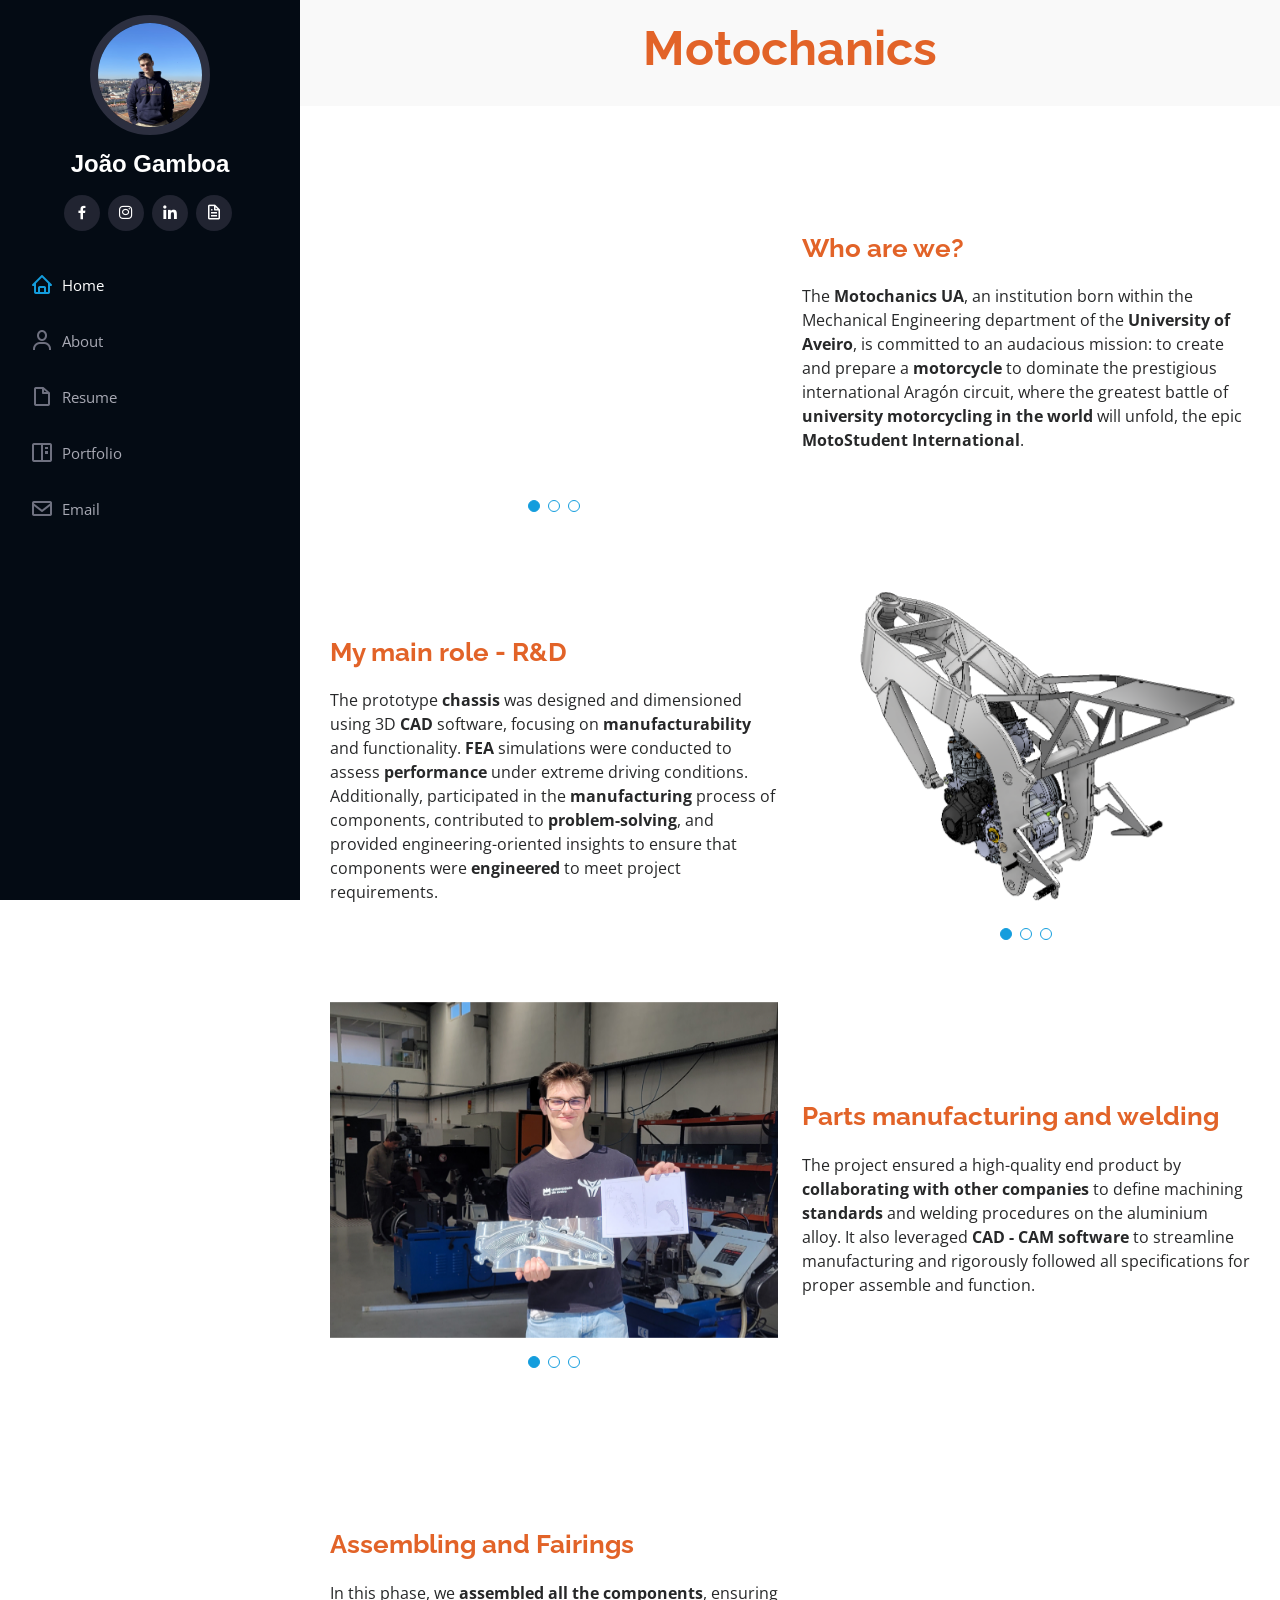
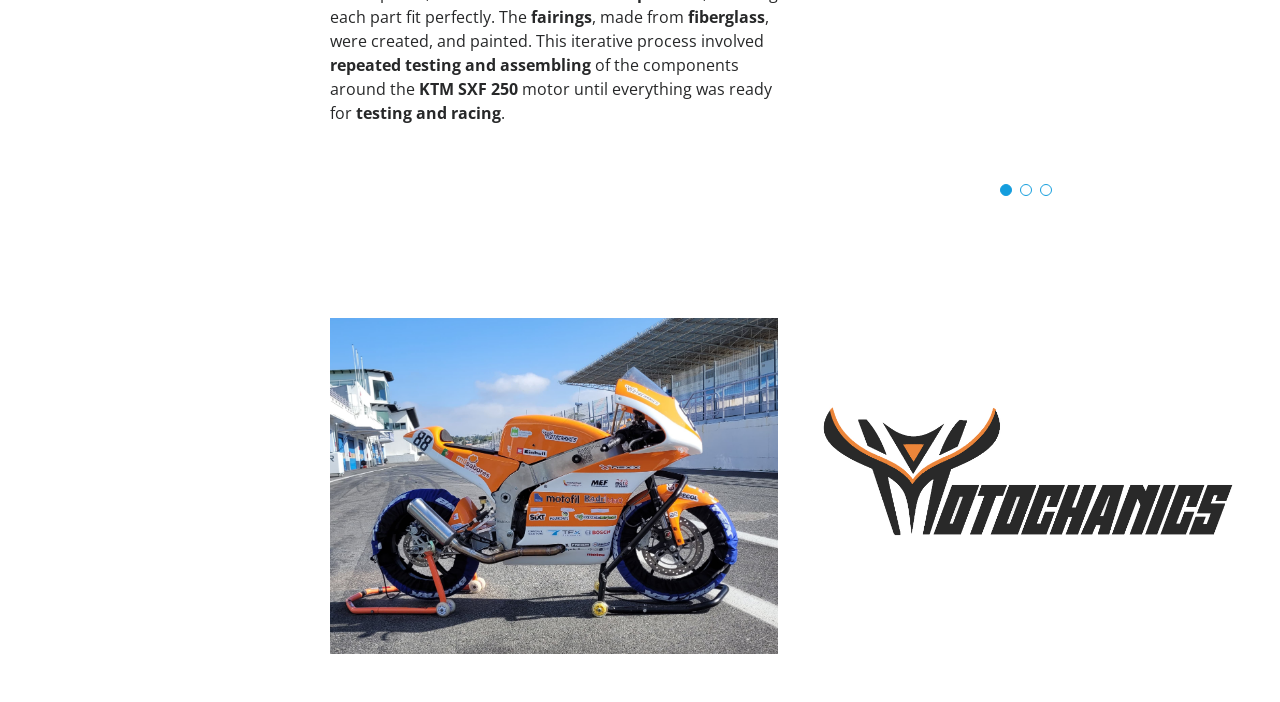
==== 1Motochanics.html @ 2ae7c8e6 "Done" ====
<!DOCTYPE html>
<html lang="en">
<head>
  <link href="assets/css/style.css" rel="stylesheet">
  <meta charset="utf-8">
  <meta content="width=device-width, initial-scale=1.0" name="viewport">

  <title>Portfolio Details - iPortfolio Bootstrap Template</title>
  <meta content="" name="description">
  <meta content="" name="keywords">

  <!-- Favicons -->
  <link href="assets/img/favicon.png" rel="icon">
  <link href="assets/img/apple-touch-icon.png" rel="apple-touch-icon">

  <!-- Google Fonts -->
  <link href="https://fonts.googleapis.com/css?family=Open+Sans:300,300i,400,400i,600,600i,700,700i|Raleway:300,300i,400,400i,500,500i,600,600i,700,700i" rel="stylesheet">

  <!-- Vendor CSS Files -->
  <link href="assets/vendor/aos/aos.css" rel="stylesheet">
  <link href="assets/vendor/bootstrap/css/bootstrap.min.css" rel="stylesheet">
  <link href="assets/vendor/bootstrap-icons/bootstrap-icons.css" rel="stylesheet">
  <link href="assets/vendor/boxicons/css/boxicons.min.css" rel="stylesheet">
  <link href="assets/vendor/glightbox/css/glightbox.min.css" rel="stylesheet">
  <link href="assets/vendor/swiper/swiper-bundle.min.css" rel="stylesheet">

  <!-- Template Main CSS File -->
  <link href="assets/css/style.css" rel="stylesheet">

  <!-- =======================================================
  * Template Name: iPortfolio
  * Template URL: https://bootstrapmade.com/iportfolio-bootstrap-portfolio-websites-template/
  * Updated: Mar 17 2024 with Bootstrap v5.3.3
  * Author: BootstrapMade.com
  * License: https://bootstrapmade.com/license/
  ======================================================== -->
</head>

<body>

  <!-- ======= Mobile nav toggle button ======= -->
  <i class="bi bi-list mobile-nav-toggle d-xl-none"></i>

  <!-- ======= Header ======= -->
  <header id="header">
    <div class="d-flex flex-column">

      <div class="profile">
        <img src="assets/img/profile-img.jpeg" alt="" class="img-fluid rounded-circle">
        <h1 class="text-light"><a href="index.html">João Gamboa</a></h1>
        <div class="social-links mt-3 text-center">
          <a href="https://www.facebook.com/joao.gamboa.marques/" class="facebook"><i class="bx bxl-facebook"></i></a>
          <a href="https://www.instagram.com/joao_gamboa/" class="instagram"><i class="bx bxl-instagram"></i></a>
          <a href="https://www.linkedin.com/in/joaogamboam/" class="linkedin"><i class="bx bxl-linkedin"></i></a>
          <a download href="./CV_JoaoGamboa_EN.pdf" class="email"><i class="bx bx-file"></i></a>
        </div>
      </div>

      <nav id="navbar" class="nav-menu navbar">
        <ul>
          <li><a href="index.html#home" class="nav-link scrollto active"><i class="bx bx-home"></i> <span>Home</span></a></li>
          <li><a href="index.html#about" class="nav-link scrollto"><i class="bx bx-user"></i> <span>About</span></a></li>
          <li><a href="index.html#resume" class="nav-link scrollto"><i class="bx bx-file-blank"></i> <span>Resume</span></a></li>
          <li><a href="index.html#portfolio" class="nav-link scrollto"><i class="bx bx-book-content"></i> <span>Portfolio</span></a></li>
          <li><a href="mailto:gamboa.marques@ua.pt"><i class="bx bx-envelope"></i> <span>Email </span></a></li>
        </ul>
      </nav><!-- .nav-menu -->
    </div>
  </header><!-- End Header -->

  <main id="main" data-aos="fade-in"> 
    
<!-- ======= Breadcrumbs ======= -->
<section id="breadcrumbs" class="breadcrumbs">
  <div class="container">
    <div class="d-flex justify-content-center align-items-center">
      <h2 style="font-size: 3em; font-weight: bold; color: #e26328;">Motochanics</h2>
    </div>
  </div>
</section><!-- End Breadcrumbs -->



    <!-- ======= Portfolio Details Section ======= -->
    <section id="portfolio-details" class="portfolio-details">
      <div class="container">
        <div class="row gy-4">
          <div class="col-lg-6">
            <div class="portfolio-details-slider swiper">
              <div class="swiper-wrapper align-items-center">
                <div class="swiper-slide">
                  <img src="assets/img/portfolio/moto1-1.jpeg" alt="">
                </div>
                <div class="swiper-slide">
                  <img src="assets/img/portfolio/moto1-2.png" alt="">
                </div>
                <div class="swiper-slide">
                  <img src="assets/img/portfolio/moto1-3.jpg" alt="">
                </div>
              </div>
              <div class="swiper-pagination"></div>
            </div>
          </div>
          <div class="col-lg-6 d-flex align-items-center">
            <div class="portfolio-description">
              <h2 style="color: #e26328;">Who are we?</h2>
              <p>
                The <strong>Motochanics UA</strong>, an institution born within the Mechanical Engineering department of the <strong>University of Aveiro</strong>, 
                is committed to an audacious mission</strong>: to create and prepare a <strong>motorcycle</strong> to dominate the prestigious international Aragón circuit, 
                where the greatest battle of <strong>university motorcycling in the world</strong> will unfold, the epic <strong>MotoStudent International</strong>.
              </p>
              
            </div>
          </div>
        </div>
        <div class="row gy-4 mt-4">
          <div class="col-lg-6 d-flex align-items-center">
            <div class="portfolio-description">
              <h2 style="color: #e26328;">My main role - R&D</h2>
              <p>
                The prototype <strong>chassis</strong> was designed and dimensioned using 3D <strong>CAD</strong> software, focusing on <strong>manufacturability</strong> and functionality. 
                <strong>FEA </strong>simulations were conducted to assess <strong>performance</strong> under extreme driving conditions. Additionally, participated in the <strong>manufacturing </strong>
                process of components, contributed to <strong>problem-solving</strong>, and provided engineering-oriented insights to ensure that components were <strong>engineered</strong> to meet project requirements.
              
             
              </p>
            </div>
          </div>
          <div class="col-lg-6">              
            <div class="portfolio-details-slider swiper">
              <div class="swiper-wrapper align-items-center">
                <div class="swiper-slide">
                  <img src="assets/img/portfolio/moto2-1.png" alt="">
                </div>
                <div class="swiper-slide">
                  <img src="assets/img/portfolio/moto2-2.png" alt="">
                </div>
                <div class="swiper-slide">
                  <img src="assets/img/portfolio/moto2-3.png" alt="">
                </div>
              </div>
              <div class="swiper-pagination"></div>
            </div>
          </div>
        </div>
        <div class="row gy-4 mt-4">
          <div class="col-lg-6">
            <div class="portfolio-details-slider swiper">
              <div class="swiper-wrapper align-items-center">
                <div class="swiper-slide">
                  <img src="assets/img/portfolio/moto3-1.jpg" alt="">
                </div>
                <div class="swiper-slide">
                  <img src="assets/img/portfolio/moto3-2.jpg" alt="">
                </div>
                <div class="swiper-slide">
                  <img src="assets/img/portfolio/moto3-3.jpg" alt="">
                </div>
              </div>
              <div class="swiper-pagination"></div>
            </div>
          </div>
          <div class="col-lg-6 d-flex align-items-center">
            <div class="portfolio-description">
              <h2 style="color: #e26328;">Parts manufacturing and welding</h2>
              <p>
                The project ensured a high-quality end product by <strong>collaborating with other companies</strong> to define machining <strong>standards</strong> and welding procedures on the aluminium alloy. 
                It also leveraged <strong>CAD - CAM software</strong> to streamline manufacturing and rigorously followed all specifications for proper assemble and function.</p>
            </div>
          </div>
        </div>
        <div class="row gy-4 mt-4">
          <div class="col-lg-6 d-flex align-items-center">
            <div class="portfolio-description">
              <h2 style="color: #e26328;">Assembling and Fairings</h2>
              <p>
                In this phase, we <strong>assembled all the components</strong>, ensuring each part fit perfectly. The <strong>fairings</strong>, made from <strong>fiberglass</strong>, were created, and painted. This iterative process involved <strong>repeated testing and assembling</strong> of the components around the <strong>KTM SXF 250</strong> motor until everything was ready for <strong>testing and racing</strong>.
</p>
            </div>
          </div>
          <div class="col-lg-6">
            <div class="portfolio-details-slider swiper">
              <div class="swiper-wrapper align-items-center">
                <div class="swiper-slide">
                  <img src="assets/img/portfolio/moto4-1.jpg" alt="">
                </div>
                <div class="swiper-slide">
                  <img src="assets/img/portfolio/moto4-2.jpg" alt="">
                </div>
                <div class="swiper-slide">
                  <img src="assets/img/portfolio/moto4-3.jpeg" alt="">
                </div>
              </div>
              <div class="swiper-pagination"></div>
            </div>
          </div>
        </div>
        
      </section><!-- End Portfolio Details Section -->
          
      <!-- ======= Two Images Section ======= -->
      <section id="two-images" class="py-5">
        <div class="container">
          <div class="row">
            <div class="col-lg-6">
              <img src="assets/img/portfolio/moto5.jpeg" class="img-fluid" alt="Image 1">
            </div>
            <div class="col-lg-6">
              <img src="assets/img/portfolio/motochanics.jpg" class="img-fluid" alt="Image 2">
            </div>
          </div>
        </div>
      </section><!-- End Two Images Section -->
      </main><!-- End #main -->
      
      
      
      </div>
    </section><!-- End Portfolio Details Section -->
  </main><!-- End #main -->

  <!-- Vendor JS Files -->
  <script src="assets/vendor/aos/aos.js"></script>
  <script src="assets/vendor/bootstrap/js/bootstrap.bundle.min.js"></script>
  <script src="assets/vendor/glightbox/js/glightbox.min.js"></script>
  <script src="assets/vendor/isotope-layout/isotope.pkgd.min.js"></script>
  <script src="assets/vendor/swiper/swiper-bundle.min.js"></script>
  <script src="assets/vendor/waypoints/noframework.waypoints.js"></script>
  <script src="assets/vendor/php-email-form/validate.js"></script>

  <!-- Template Main JS File -->
  <script src="assets/js/main.js"></script>

  
  


</body>

</html>
---- assets/css/style.css ----
/**
* Template Name: iPortfolio
* Template URL: https://bootstrapmade.com/iportfolio-bootstrap-portfolio-websites-template/
* Updated: Mar 17 2024 with Bootstrap v5.3.3
* Author: BootstrapMade.com
* License: https://bootstrapmade.com/license/
*/

/*--------------------------------------------------------------
# General
--------------------------------------------------------------*/
body {
  font-family: "Open Sans", sans-serif;
  color: #272829;
}

a {
  color: #149ddd;
  text-decoration: none;
}

a:hover {
  color: #37b3ed;
  text-decoration: none;
}

h1,
h2,
h3,
h4,
h5,
h6 {
  font-family: "Raleway", sans-serif;
}

/*--------------------------------------------------------------
# Back to top button
--------------------------------------------------------------*/
.back-to-top {
  position: fixed;
  visibility: hidden;
  opacity: 0;
  right: 15px;
  bottom: 15px;
  z-index: 996;
  background: #149ddd;
  width: 40px;
  height: 40px;
  border-radius: 50px;
  transition: all 0.4s;
}

.back-to-top i {
  font-size: 28px;
  color: #fff;
  line-height: 0;
}

.back-to-top:hover {
  background: #2eafec;
  color: #fff;
}

.back-to-top.active {
  visibility: visible;
  opacity: 1;
}

/*--------------------------------------------------------------
# Header
--------------------------------------------------------------*/
#header {
  position: fixed;
  top: 0;
  left: 0;
  bottom: 0;
  width: 300px;
  transition: all ease-in-out 0.5s;
  z-index: 9997;
  transition: all 0.5s;
  padding: 0 15px;
  background: #040b14;
  overflow-y: auto;
}

#header .profile img {
  margin: 15px auto;
  display: block;
  width: 120px;
  border: 8px solid #2c2f3f;
}

#header .profile h1 {
  font-size: 24px;
  margin: 0;
  padding: 0;
  font-weight: 600;
  -moz-text-align-last: center;
  text-align-last: center;
  font-family: "Poppins", sans-serif;
}

#header .profile h1 a,
#header .profile h1 a:hover {
  color: #fff;
  text-decoration: none;
}

#header .profile .social-links a {
  font-size: 18px;
  display: inline-block;
  background: #212431;
  color: #fff;
  line-height: 1;
  padding: 8px 0;
  margin-right: 4px;
  border-radius: 50%;
  text-align: center;
  width: 36px;
  height: 36px;
  transition: 0.3s;
}

#header .profile .social-links a:hover {
  background: #149ddd;
  color: #fff;
  text-decoration: none;
}

#main {
  margin-left: 300px;
}

.container,
.container-fluid {
  padding-left: 30px;
  padding-right: 30px;
}

@media (max-width: 1199px) {
  #header {
    left: -300px;
  }

  #main {
    margin-left: 0;
  }

  .container,
  .container-fluid {
    padding-left: 12px;
    padding-right: 12px;
  }
}

/*--------------------------------------------------------------
# Navigation Menu
--------------------------------------------------------------*/
/* Desktop Navigation */
.nav-menu {
  padding: 30px 0 0 0;
}

.nav-menu * {
  margin: 0;
  padding: 0;
  list-style: none;
}

.capabilities li {
  margin-bottom: 10px; /* Adjust the value to your preference */
}


.nav-menu>ul>li {
  position: relative;
  white-space: nowrap;
}

.nav-menu a,
.nav-menu a:focus {
  display: flex;
  align-items: center;
  color: #a8a9b4;
  padding: 12px 15px;
  margin-bottom: 8px;
  transition: 0.3s;
  font-size: 15px;
}

.nav-menu a i,
.nav-menu a:focus i {
  font-size: 24px;
  padding-right: 8px;
  color: #6f7180;
}

.nav-menu a:hover,
.nav-menu .active,
.nav-menu .active:focus,
.nav-menu li:hover>a {
  text-decoration: none;
  color: #fff;
}

.nav-menu a:hover i,
.nav-menu .active i,
.nav-menu .active:focus i,
.nav-menu li:hover>a i {
  color: #149ddd;
}

/* Mobile Navigation */
.mobile-nav-toggle {
  position: fixed;
  right: 15px;
  top: 15px;
  z-index: 9998;
  border: 0;
  font-size: 24px;
  transition: all 0.4s;
  outline: none !important;
  background-color: #149ddd;
  color: #fff;
  width: 40px;
  height: 40px;
  display: inline-flex;
  align-items: center;
  justify-content: center;
  line-height: 0;
  border-radius: 50px;
  cursor: pointer;
}

.mobile-nav-active {
  overflow: hidden;
}

.mobile-nav-active #header {
  left: 0;
}

/*--------------------------------------------------------------
# Hero Section
--------------------------------------------------------------*/
#hero {
  width: 100%;
  height: 100vh;
  background: url("../img/hero-bg.jpeg") top center;
  background-size: cover;
}

#hero:before {
  content: "";
  background: rgba(5, 13, 24, 0.3);
  position: absolute;
  bottom: 0;
  top: 0;
  left: 0;
  right: 0;
  z-index: 1;
}

#hero .hero-container {
  position: relative;
  z-index: 2;
  min-width: 300px;
}

#hero h1 {
  margin: 0 0 10px 0;
  font-size: 64px;
  font-weight: 700;
  line-height: 56px;
  color: #fff;
}

#hero p {
  color: #fff;
  margin-bottom: 50px;
  font-size: 26px;
  font-family: "Poppins", sans-serif;
}

#hero p span {
  color: #fff;
  padding-bottom: 4px;
  letter-spacing: 1px;
  border-bottom: 3px solid #149ddd;
}

@media (min-width: 1024px) {
  #hero {
    background-attachment: fixed;
  }
}

@media (max-width: 768px) {
  #hero h1 {
    font-size: 28px;
    line-height: 36px;
  }

  #hero h2 {
    font-size: 18px;
    line-height: 24px;
    margin-bottom: 30px;
  }
}

/*--------------------------------------------------------------
# Sections General
--------------------------------------------------------------*/
section {
  padding: 60px 0;
  overflow: hidden;
}

.section-bg {
  background: #f5f8fd;
}

.section-title {
  padding-bottom: 30px;
}

.section-title h2 {
  font-size: 32px;
  font-weight: bold;
  margin-bottom: 20px;
  padding-bottom: 20px;
  position: relative;
  color: #173b6c;
}

.section-title h2::after {
  content: "";
  position: absolute;
  display: block;
  width: 50px;
  height: 3px;
  background: #149ddd;
  bottom: 0;
  left: 0;
}

.section-title p {
  margin-bottom: 0;
}

/*--------------------------------------------------------------
# About
--------------------------------------------------------------*/
.about .content h3 {
  font-weight: 700;
  font-size: 26px;
  color: #173b6c;
}

.about .content ul {
  list-style: none;
  padding: 0;
}

.about .content ul li {
  margin-bottom: 20px;
  display: flex;
  align-items: center;
}

.about .content ul strong {
  margin-right: 10px;
}

.about .content ul i {
  font-size: 16px;
  margin-right: 5px;
  color: #149ddd;
  line-height: 0;
}

.about .content p:last-child {
  margin-bottom: 0;
}
.content {
  display: flex;
  flex-direction: column;
  justify-content: space-between;
}
/*--------------------------------------------------------------
# Facts
--------------------------------------------------------------*/
.facts {
  padding-bottom: 30px;
}

.activities-text {
  }


.activities-wrapper {
  display: flex; align-items: center;
}

.activities-wrapper img {
  width: 15%; 
  height: 15%;
}

.facts .count-box {
  padding: 30px;
  width: 100%;
}

.facts .count-box i {
  display: block;
  font-size: 44px;
  color: #149ddd;
  float: left;
  line-height: 0;
}

.facts .count-box span {
  font-size: 48px;
  line-height: 40px;
  display: block;
  font-weight: 700;
  color: #050d18;
  margin-left: 60px;
}

.facts .count-box p {
  padding: 15px 0 0 0;
  margin: 0 0 0 60px;
  font-family: "Raleway", sans-serif;
  font-size: 14px;
  color: #122f57;
}

.facts .count-box a {
  font-weight: 600;
  display: block;
  margin-top: 20px;
  color: #122f57;
  font-size: 15px;
  font-family: "Poppins", sans-serif;
  transition: ease-in-out 0.3s;
}

.facts .count-box a:hover {
  color: #1f5297;
}

/*--------------------------------------------------------------
# Skills
--------------------------------------------------------------*/
.skills .progress {
  height: 60px;
  display: block;
  background: none;
  border-radius: 0;
}

.icon-box:hover{
  background-color: #d5e6ff;

}

.icon-box{
  padding: 1rem;
  display: flex; 
  transition: background-color ease-in-out 0.3s;
  align-items: center;
  justify-content: center;
  }

.icon-box h3{
  margin: 0 !important;
}
/*--------------------------------------------------------------
# Resume
--------------------------------------------------------------*/
.resume .resume-title {
  font-size: 26px;
  font-weight: 700;
  margin-top: 20px;
  margin-bottom: 20px;
  color: #050d18;
}
/*--------------------------------------------------------------
# Resume
--------------------------------------------------------------*/


/* Scale down the size of all portfolio images */
.portfolio-details img {
  max-width: 80%; /* Adjust the percentage to scale down the images */
  height: auto;
  margin: 0 auto; /* Center the images */
  display: block; /* Ensure the images are treated as block elements */
}

/* Center the swiper slides */
.portfolio-details-slider .swiper-slide {
  display: flex;
  justify-content: center;
  align-items: center;
}



/* Restrict the width of the text container */
.portfolio-description {
  max-width: 500px; /* Adjust this value as needed */
  margin: 0 auto;
}

/* Ensure text and image containers take full height of the row */
.portfolio-details .col-lg-6 {
  display: flex;
  align-items: center;
}



/*--------------------------------------------------------------
# Resume
--------------------------------------------------------------*/
.resume .resume-item {
  padding: 0 0 20px 20px;
  margin-top: -2px;
  border-left: 2px solid #1f5297;
  position: relative;
}

.resume .resume-item h4 {
  line-height: 18px;
  font-size: 18px;
  font-weight: 600;
  text-transform: uppercase;
  font-family: "Poppins", sans-serif;
  color: #050d18;
  margin-bottom: 10px;
}

/* Scale down the size of all portfolio images */
.portfolio-details img {
  max-width: 100%; /* Scale down by adjusting the percentage */
  height: auto;
  margin: 0 auto; /* Center the images */
  display: block; /* Ensure the images are treated as block elements */
}

/* Center the swiper slides */
.portfolio-details-slider .swiper-slide {
  display: flex;
  justify-content: center;
  align-items: center;
}



.resume .resume-item h5 {
  font-size: 16px;
  background: #e4edf9;
  padding: 5px 15px;
  display: inline-block;
  font-weight: 600;
  margin-bottom: 10px;
}

.grey-text {
  color:#1263d4;
}



.resume .resume-item h6 {
  line-height: 18px;
  font-size: 16px;
  font-weight: 500;
  text-transform: ;
  font-family: "Poppins", sans-serif;
  color: #050d18;
  margin-bottom: 10px;
}

.resume .resume-item h8 {
  line-height: 18px;
  font-size: 14px;
  font-weight: 600;
  text-transform: uppercase;
  font-family: "Poppins", sans-serif;
  color: #1263d4;
  margin-bottom: 10px;
}

.resume .resume-item h9 {
  line-height: 18px;
  font-size: 18px;
  font-weight: 500;
  text-transform: uppercase;
  font-family: "Poppins", sans-serif;
  color: #1263d4;
  margin-bottom: 10px;
}

.resume .resume-item ul {
  padding-left: 20px;
}

.resume .resume-item ul li {
  padding-bottom: 10px;
}

.resume .resume-item:last-child {
  padding-bottom: 0;
}

.resume .resume-item::before {
  content: "";
  position: absolute;
  width: 16px;
  height: 16px;
  border-radius: 50px;
  left: -9px;
  top: 0;
  background: #fff;
  border: 2px solid #1f5297;
}

/*--------------------------------------------------------------
# Portfolio
--------------------------------------------------------------*/
.portfolio .portfolio-item {
  margin-bottom: 30px;
}

.portfolio #portfolio-flters {
  padding: 0;
  margin: 0 auto 35px auto;
  list-style: none;
  text-align: center;
  background: #fff;
  border-radius: 50px;
  padding: 2px 15px;
}

.portfolio #portfolio-flters li {
  cursor: pointer;
  display: inline-block;
  padding: 10px 15px 8px 15px;
  font-size: 14px;
  font-weight: 600;
  line-height: 1;
  text-transform: uppercase;
  color: #272829;
  margin-bottom: 5px;
  transition: all 0.3s ease-in-out;
}

.portfolio #portfolio-flters li:hover,
.portfolio #portfolio-flters li.filter-active {
  color: #149ddd;
}

.portfolio #portfolio-flters li:last-child {
  margin-right: 0;
}

.portfolio .portfolio-wrap {
  transition: 0.3s;
  position: relative;
  overflow: hidden;
  z-index: 1;
}

.portfolio .portfolio-wrap::before {
  content: "";
  background: rgba(255, 255, 255, 0.5);
  position: absolute;
  left: 0;
  right: 0;
  top: 0;
  bottom: 0;
  transition: all ease-in-out 0.3s;
  z-index: 2;
  opacity: 0;
}

.portfolio .portfolio-wrap .portfolio-links {
  opacity: 1;
  left: 0;
  right: 0;
  bottom: -60px;
  z-index: 3;
  position: absolute;
  transition: all ease-in-out 0.3s;
  display: flex;
  justify-content: center;
}

.portfolio .portfolio-wrap .portfolio-links a {
  color: #fff;
  font-size: 28px;
  text-align: center;
  background: rgba(20, 157, 221, 0.75);
  transition: 0.3s;
  width: 50%;
}

.portfolio .portfolio-wrap .portfolio-links a:hover {
  background: rgba(20, 157, 221, 0.95);
}

.portfolio .portfolio-wrap .portfolio-links a+a {
  border-left: 1px solid #37b3ed;
}

.portfolio .portfolio-wrap:hover::before {
  top: 0;
  left: 0;
  right: 0;
  bottom: 0;
  opacity: 1;
  cursor:pointer;
}

.portfolio .portfolio-wrap:hover .portfolio-links {
  opacity: 1;
  bottom: 0;
}

/*--------------------------------------------------------------
# Portfolio Details
--------------------------------------------------------------*/
.portfolio-details {
  padding-top: 40px;
}

.portfolio-details .portfolio-details-slider img {
  width: 100%;
}

.portfolio-details .portfolio-details-slider .swiper-pagination {
  margin-top: 20px;
  position: relative;
}

.portfolio-details .portfolio-details-slider .swiper-pagination .swiper-pagination-bullet {
  width: 12px;
  height: 12px;
  background-color: #fff;
  opacity: 1;
  border: 1px solid #149ddd;
}

.portfolio-details .portfolio-details-slider .swiper-pagination .swiper-pagination-bullet-active {
  background-color: #149ddd;
}

.portfolio-details .portfolio-info {
  padding: 30px;
  box-shadow: 0px 0 30px rgba(5, 13, 24, 0.08);
}

.portfolio-details .portfolio-info h3 {
  font-size: 22px;
  font-weight: 700;
  margin-bottom: 20px;
  padding-bottom: 20px;
  border-bottom: 1px solid #eee;
}

.portfolio-details .portfolio-info ul {
  list-style: none;
  padding: 0;
  font-size: 15px;
}

.portfolio-details .portfolio-info ul li+li {
  margin-top: 10px;
}

.portfolio-details .portfolio-description {
  padding-top: 30px;
}

.portfolio-details .portfolio-description h2 {
  font-size: 26px;
  font-weight: 700;
  margin-bottom: 20px;
  
}

.portfolio-details .portfolio-description p {
  padding: 0;
}

/*--------------------------------------------------------------
# Services
--------------------------------------------------------------*/
.services .icon-box {
  margin-bottom: 20px;
}

.services .icon {
  float: left;
  display: flex;
  align-items: center;
  justify-content: center;
  width: 54px;
  height: 54px;
  background: #149ddd;
  border-radius: 50%;
  transition: 0.5s;
  border: 1px solid #149ddd;
}

.services .icon i {
  color: #fff;
  font-size: 24px;
  line-height: 0;
}

.services .icon-box:hover .icon {
  background: #fff;
}

.services .icon-box:hover .icon i {
  color: #149ddd;
}

.services .title {
  margin-left: 80px;
  font-weight: 700;
  margin-bottom: 15px;
  font-size: 18px;
}

.services .title a {
  color: #343a40;
}

.services .title a:hover {
  color: #149ddd;
}

.services .description {
  margin-left: 80px;
  line-height: 24px;
  font-size: 14px;
}

/*--------------------------------------------------------------
# Testimonials
--------------------------------------------------------------*/
.testimonials .testimonials-carousel,
.testimonials .testimonials-slider {
  overflow: hidden;
}

.testimonials .testimonial-item {
  box-sizing: content-box;
  text-align: center;
  min-height: 320px;
}

.testimonials .testimonial-item .testimonial-img {
  width: 90px;
  border-radius: 50%;
  margin: 0 auto;
}

.testimonials .testimonial-item h3 {
  font-size: 18px;
  font-weight: bold;
  margin: 10px 0 5px 0;
  color: #111;
}

.testimonials .testimonial-item h4 {
  font-size: 14px;
  color: #999;
  margin: 0;
}

.testimonials .testimonial-item .quote-icon-left,
.testimonials .testimonial-item .quote-icon-right {
  color: #c3e8fa;
  font-size: 26px;
}

.testimonials .testimonial-item .quote-icon-left {
  display: inline-block;
  left: -5px;
  position: relative;
}

.testimonials .testimonial-item .quote-icon-right {
  display: inline-block;
  right: -5px;
  position: relative;
  top: 10px;
}

.testimonials .testimonial-item p {
  font-style: italic;
  margin: 0 15px 15px 15px;
  padding: 20px;
  background: #fff;
  position: relative;
  margin-bottom: 35px;
  border-radius: 6px;
  box-shadow: 0px 2px 15px rgba(0, 0, 0, 0.1);
}

.testimonials .testimonial-item p::after {
  content: "";
  width: 0;
  height: 0;
  border-top: 20px solid #fff;
  border-right: 20px solid transparent;
  border-left: 20px solid transparent;
  position: absolute;
  bottom: -20px;
  left: calc(50% - 20px);
}

.testimonials .swiper-pagination {
  margin-top: 20px;
  position: relative;
}

.testimonials .swiper-pagination .swiper-pagination-bullet {
  width: 12px;
  height: 12px;
  background-color: #fff;
  opacity: 1;
  border: 1px solid #149ddd;
}

.testimonials .swiper-pagination .swiper-pagination-bullet-active {
  background-color: #149ddd;
}

/*--------------------------------------------------------------
# Contact
--------------------------------------------------------------*/
.contact {
  padding-bottom: 130px;
}

.contact .info {
  padding: 30px;
  background: #fff;
  width: 100%;
  box-shadow: 0 0 24px 0 rgba(0, 0, 0, 0.12);
}

.contact .info i {
  font-size: 20px;
  color: #149ddd;
  float: left;
  width: 44px;
  height: 44px;
  background: #dff3fc;
  display: flex;
  justify-content: center;
  align-items: center;
  border-radius: 50px;
  transition: all 0.3s ease-in-out;
}

.contact .info h4 {
  padding: 0 0 0 60px;
  font-size: 22px;
  font-weight: 600;
  margin-bottom: 5px;
  color: #050d18;
}

.contact .info p {
  padding: 0 0 10px 60px;
  margin-bottom: 20px;
  font-size: 14px;
  color: #173b6c;
}

.contact .info .email p {
  padding-top: 5px;
}

.contact .info .social-links {
  padding-left: 60px;
}

.contact .info .social-links a {
  font-size: 18px;
  display: inline-block;
  background: #333;
  color: #fff;
  line-height: 1;
  padding: 8px 0;
  border-radius: 50%;
  text-align: center;
  width: 36px;
  height: 36px;
  transition: 0.3s;
  margin-right: 10px;
}

.contact .info .social-links a:hover {
  background: #149ddd;
  color: #fff;
}

.contact .info .email:hover i,
.contact .info .address:hover i,
.contact .info .phone:hover i {
  background: #149ddd;
  color: #fff;
}

.contact .php-email-form {
  width: 100%;
  padding: 30px;
  background: #fff;
  box-shadow: 0 0 24px 0 rgba(0, 0, 0, 0.12);
}

.contact .php-email-form .form-group {
  padding-bottom: 8px;
}

.contact .php-email-form .validate {
  display: none;
  color: red;
  margin: 0 0 15px 0;
  font-weight: 400;
  font-size: 13px;
}

.contact .php-email-form .error-message {
  display: none;
  color: #fff;
  background: #ed3c0d;
  text-align: left;
  padding: 15px;
  font-weight: 600;
}

.contact .php-email-form .error-message br+br {
  margin-top: 25px;
}

.contact .php-email-form .sent-message {
  display: none;
  color: #fff;
  background: #18d26e;
  text-align: center;
  padding: 15px;
  font-weight: 600;
}

.contact .php-email-form .loading {
  display: none;
  background: #fff;
  text-align: center;
  padding: 15px;
}

.contact .php-email-form .loading:before {
  content: "";
  display: inline-block;
  border-radius: 50%;
  width: 24px;
  height: 24px;
  margin: 0 10px -6px 0;
  border: 3px solid #18d26e;
  border-top-color: #eee;
  animation: animate-loading 1s linear infinite;
}

.contact .php-email-form .form-group {
  margin-bottom: 15px;
}

.contact .php-email-form label {
  padding-bottom: 8px;
}

.contact .php-email-form input,
.contact .php-email-form textarea {
  border-radius: 0;
  box-shadow: none;
  font-size: 14px;
}

.contact .php-email-form input {
  height: 44px;
}

.contact .php-email-form textarea {
  padding: 10px 15px;
}

.contact .php-email-form button[type=submit] {
  background: #149ddd;
  border: 0;
  padding: 10px 24px;
  color: #fff;
  transition: 0.4s;
  border-radius: 4px;
}

.contact .php-email-form button[type=submit]:hover {
  background: #37b3ed;
}

@keyframes animate-loading {
  0% {
    transform: rotate(0deg);
  }

  100% {
    transform: rotate(360deg);
  }
}

/*--------------------------------------------------------------
# Breadcrumbs
--------------------------------------------------------------*/
.breadcrumbs {
  padding: 20px 0;
  background: #f9f9f9;
}

.breadcrumbs h2 {
  font-size: 26px;
  font-weight: 300;
}

.breadcrumbs ol {
  display: flex;
  flex-wrap: wrap;
  list-style: none;
  padding: 0;
  margin: 0;
  font-size: 15px;
}

.breadcrumbs ol li+li {
  padding-left: 10px;
}

.breadcrumbs ol li+li::before {
  display: inline-block;
  padding-right: 10px;
  color: #0e2442;
  content: "/";
}

@media (max-width: 768px) {
  .breadcrumbs .d-flex {
    display: block !important;
  }

  .breadcrumbs ol {
    display: block;
  }

  .breadcrumbs ol li {
    display: inline-block;
  }
}

/*--------------------------------------------------------------
# Footer
--------------------------------------------------------------*/
#footer {
  padding: 15px;
  color: #f4f6fd;
  font-size: 14px;
  position: fixed;
  left: 0;
  bottom: 0;
  width: 300px;
  z-index: 9999;
  background: #040b14;
}

#footer .copyright {
  text-align: center;
}

#footer .credits {
  padding-top: 5px;
  text-align: center;
  font-size: 13px;
  color: #eaebf0;
}

@media (max-width: 1199px) {
  #footer {
    position: static;
    width: auto;
    padding-right: 20px 15px;
  }
}
---- assets/css/style.css ----
/**
* Template Name: iPortfolio
* Template URL: https://bootstrapmade.com/iportfolio-bootstrap-portfolio-websites-template/
* Updated: Mar 17 2024 with Bootstrap v5.3.3
* Author: BootstrapMade.com
* License: https://bootstrapmade.com/license/
*/

/*--------------------------------------------------------------
# General
--------------------------------------------------------------*/
body {
  font-family: "Open Sans", sans-serif;
  color: #272829;
}

a {
  color: #149ddd;
  text-decoration: none;
}

a:hover {
  color: #37b3ed;
  text-decoration: none;
}

h1,
h2,
h3,
h4,
h5,
h6 {
  font-family: "Raleway", sans-serif;
}

/*--------------------------------------------------------------
# Back to top button
--------------------------------------------------------------*/
.back-to-top {
  position: fixed;
  visibility: hidden;
  opacity: 0;
  right: 15px;
  bottom: 15px;
  z-index: 996;
  background: #149ddd;
  width: 40px;
  height: 40px;
  border-radius: 50px;
  transition: all 0.4s;
}

.back-to-top i {
  font-size: 28px;
  color: #fff;
  line-height: 0;
}

.back-to-top:hover {
  background: #2eafec;
  color: #fff;
}

.back-to-top.active {
  visibility: visible;
  opacity: 1;
}

/*--------------------------------------------------------------
# Header
--------------------------------------------------------------*/
#header {
  position: fixed;
  top: 0;
  left: 0;
  bottom: 0;
  width: 300px;
  transition: all ease-in-out 0.5s;
  z-index: 9997;
  transition: all 0.5s;
  padding: 0 15px;
  background: #040b14;
  overflow-y: auto;
}

#header .profile img {
  margin: 15px auto;
  display: block;
  width: 120px;
  border: 8px solid #2c2f3f;
}

#header .profile h1 {
  font-size: 24px;
  margin: 0;
  padding: 0;
  font-weight: 600;
  -moz-text-align-last: center;
  text-align-last: center;
  font-family: "Poppins", sans-serif;
}

#header .profile h1 a,
#header .profile h1 a:hover {
  color: #fff;
  text-decoration: none;
}

#header .profile .social-links a {
  font-size: 18px;
  display: inline-block;
  background: #212431;
  color: #fff;
  line-height: 1;
  padding: 8px 0;
  margin-right: 4px;
  border-radius: 50%;
  text-align: center;
  width: 36px;
  height: 36px;
  transition: 0.3s;
}

#header .profile .social-links a:hover {
  background: #149ddd;
  color: #fff;
  text-decoration: none;
}

#main {
  margin-left: 300px;
}

.container,
.container-fluid {
  padding-left: 30px;
  padding-right: 30px;
}

@media (max-width: 1199px) {
  #header {
    left: -300px;
  }

  #main {
    margin-left: 0;
  }

  .container,
  .container-fluid {
    padding-left: 12px;
    padding-right: 12px;
  }
}

/*--------------------------------------------------------------
# Navigation Menu
--------------------------------------------------------------*/
/* Desktop Navigation */
.nav-menu {
  padding: 30px 0 0 0;
}

.nav-menu * {
  margin: 0;
  padding: 0;
  list-style: none;
}

.capabilities li {
  margin-bottom: 10px; /* Adjust the value to your preference */
}


.nav-menu>ul>li {
  position: relative;
  white-space: nowrap;
}

.nav-menu a,
.nav-menu a:focus {
  display: flex;
  align-items: center;
  color: #a8a9b4;
  padding: 12px 15px;
  margin-bottom: 8px;
  transition: 0.3s;
  font-size: 15px;
}

.nav-menu a i,
.nav-menu a:focus i {
  font-size: 24px;
  padding-right: 8px;
  color: #6f7180;
}

.nav-menu a:hover,
.nav-menu .active,
.nav-menu .active:focus,
.nav-menu li:hover>a {
  text-decoration: none;
  color: #fff;
}

.nav-menu a:hover i,
.nav-menu .active i,
.nav-menu .active:focus i,
.nav-menu li:hover>a i {
  color: #149ddd;
}

/* Mobile Navigation */
.mobile-nav-toggle {
  position: fixed;
  right: 15px;
  top: 15px;
  z-index: 9998;
  border: 0;
  font-size: 24px;
  transition: all 0.4s;
  outline: none !important;
  background-color: #149ddd;
  color: #fff;
  width: 40px;
  height: 40px;
  display: inline-flex;
  align-items: center;
  justify-content: center;
  line-height: 0;
  border-radius: 50px;
  cursor: pointer;
}

.mobile-nav-active {
  overflow: hidden;
}

.mobile-nav-active #header {
  left: 0;
}

/*--------------------------------------------------------------
# Hero Section
--------------------------------------------------------------*/
#hero {
  width: 100%;
  height: 100vh;
  background: url("../img/hero-bg.jpeg") top center;
  background-size: cover;
}

#hero:before {
  content: "";
  background: rgba(5, 13, 24, 0.3);
  position: absolute;
  bottom: 0;
  top: 0;
  left: 0;
  right: 0;
  z-index: 1;
}

#hero .hero-container {
  position: relative;
  z-index: 2;
  min-width: 300px;
}

#hero h1 {
  margin: 0 0 10px 0;
  font-size: 64px;
  font-weight: 700;
  line-height: 56px;
  color: #fff;
}

#hero p {
  color: #fff;
  margin-bottom: 50px;
  font-size: 26px;
  font-family: "Poppins", sans-serif;
}

#hero p span {
  color: #fff;
  padding-bottom: 4px;
  letter-spacing: 1px;
  border-bottom: 3px solid #149ddd;
}

@media (min-width: 1024px) {
  #hero {
    background-attachment: fixed;
  }
}

@media (max-width: 768px) {
  #hero h1 {
    font-size: 28px;
    line-height: 36px;
  }

  #hero h2 {
    font-size: 18px;
    line-height: 24px;
    margin-bottom: 30px;
  }
}

/*--------------------------------------------------------------
# Sections General
--------------------------------------------------------------*/
section {
  padding: 60px 0;
  overflow: hidden;
}

.section-bg {
  background: #f5f8fd;
}

.section-title {
  padding-bottom: 30px;
}

.section-title h2 {
  font-size: 32px;
  font-weight: bold;
  margin-bottom: 20px;
  padding-bottom: 20px;
  position: relative;
  color: #173b6c;
}

.section-title h2::after {
  content: "";
  position: absolute;
  display: block;
  width: 50px;
  height: 3px;
  background: #149ddd;
  bottom: 0;
  left: 0;
}

.section-title p {
  margin-bottom: 0;
}

/*--------------------------------------------------------------
# About
--------------------------------------------------------------*/
.about .content h3 {
  font-weight: 700;
  font-size: 26px;
  color: #173b6c;
}

.about .content ul {
  list-style: none;
  padding: 0;
}

.about .content ul li {
  margin-bottom: 20px;
  display: flex;
  align-items: center;
}

.about .content ul strong {
  margin-right: 10px;
}

.about .content ul i {
  font-size: 16px;
  margin-right: 5px;
  color: #149ddd;
  line-height: 0;
}

.about .content p:last-child {
  margin-bottom: 0;
}
.content {
  display: flex;
  flex-direction: column;
  justify-content: space-between;
}
/*--------------------------------------------------------------
# Facts
--------------------------------------------------------------*/
.facts {
  padding-bottom: 30px;
}

.activities-text {
  }


.activities-wrapper {
  display: flex; align-items: center;
}

.activities-wrapper img {
  width: 15%; 
  height: 15%;
}

.facts .count-box {
  padding: 30px;
  width: 100%;
}

.facts .count-box i {
  display: block;
  font-size: 44px;
  color: #149ddd;
  float: left;
  line-height: 0;
}

.facts .count-box span {
  font-size: 48px;
  line-height: 40px;
  display: block;
  font-weight: 700;
  color: #050d18;
  margin-left: 60px;
}

.facts .count-box p {
  padding: 15px 0 0 0;
  margin: 0 0 0 60px;
  font-family: "Raleway", sans-serif;
  font-size: 14px;
  color: #122f57;
}

.facts .count-box a {
  font-weight: 600;
  display: block;
  margin-top: 20px;
  color: #122f57;
  font-size: 15px;
  font-family: "Poppins", sans-serif;
  transition: ease-in-out 0.3s;
}

.facts .count-box a:hover {
  color: #1f5297;
}

/*--------------------------------------------------------------
# Skills
--------------------------------------------------------------*/
.skills .progress {
  height: 60px;
  display: block;
  background: none;
  border-radius: 0;
}

.icon-box:hover{
  background-color: #d5e6ff;

}

.icon-box{
  padding: 1rem;
  display: flex; 
  transition: background-color ease-in-out 0.3s;
  align-items: center;
  justify-content: center;
  }

.icon-box h3{
  margin: 0 !important;
}
/*--------------------------------------------------------------
# Resume
--------------------------------------------------------------*/
.resume .resume-title {
  font-size: 26px;
  font-weight: 700;
  margin-top: 20px;
  margin-bottom: 20px;
  color: #050d18;
}
/*--------------------------------------------------------------
# Resume
--------------------------------------------------------------*/


/* Scale down the size of all portfolio images */
.portfolio-details img {
  max-width: 80%; /* Adjust the percentage to scale down the images */
  height: auto;
  margin: 0 auto; /* Center the images */
  display: block; /* Ensure the images are treated as block elements */
}

/* Center the swiper slides */
.portfolio-details-slider .swiper-slide {
  display: flex;
  justify-content: center;
  align-items: center;
}



/* Restrict the width of the text container */
.portfolio-description {
  max-width: 500px; /* Adjust this value as needed */
  margin: 0 auto;
}

/* Ensure text and image containers take full height of the row */
.portfolio-details .col-lg-6 {
  display: flex;
  align-items: center;
}



/*--------------------------------------------------------------
# Resume
--------------------------------------------------------------*/
.resume .resume-item {
  padding: 0 0 20px 20px;
  margin-top: -2px;
  border-left: 2px solid #1f5297;
  position: relative;
}

.resume .resume-item h4 {
  line-height: 18px;
  font-size: 18px;
  font-weight: 600;
  text-transform: uppercase;
  font-family: "Poppins", sans-serif;
  color: #050d18;
  margin-bottom: 10px;
}

/* Scale down the size of all portfolio images */
.portfolio-details img {
  max-width: 100%; /* Scale down by adjusting the percentage */
  height: auto;
  margin: 0 auto; /* Center the images */
  display: block; /* Ensure the images are treated as block elements */
}

/* Center the swiper slides */
.portfolio-details-slider .swiper-slide {
  display: flex;
  justify-content: center;
  align-items: center;
}



.resume .resume-item h5 {
  font-size: 16px;
  background: #e4edf9;
  padding: 5px 15px;
  display: inline-block;
  font-weight: 600;
  margin-bottom: 10px;
}

.grey-text {
  color:#1263d4;
}



.resume .resume-item h6 {
  line-height: 18px;
  font-size: 16px;
  font-weight: 500;
  text-transform: ;
  font-family: "Poppins", sans-serif;
  color: #050d18;
  margin-bottom: 10px;
}

.resume .resume-item h8 {
  line-height: 18px;
  font-size: 14px;
  font-weight: 600;
  text-transform: uppercase;
  font-family: "Poppins", sans-serif;
  color: #1263d4;
  margin-bottom: 10px;
}

.resume .resume-item h9 {
  line-height: 18px;
  font-size: 18px;
  font-weight: 500;
  text-transform: uppercase;
  font-family: "Poppins", sans-serif;
  color: #1263d4;
  margin-bottom: 10px;
}

.resume .resume-item ul {
  padding-left: 20px;
}

.resume .resume-item ul li {
  padding-bottom: 10px;
}

.resume .resume-item:last-child {
  padding-bottom: 0;
}

.resume .resume-item::before {
  content: "";
  position: absolute;
  width: 16px;
  height: 16px;
  border-radius: 50px;
  left: -9px;
  top: 0;
  background: #fff;
  border: 2px solid #1f5297;
}

/*--------------------------------------------------------------
# Portfolio
--------------------------------------------------------------*/
.portfolio .portfolio-item {
  margin-bottom: 30px;
}

.portfolio #portfolio-flters {
  padding: 0;
  margin: 0 auto 35px auto;
  list-style: none;
  text-align: center;
  background: #fff;
  border-radius: 50px;
  padding: 2px 15px;
}

.portfolio #portfolio-flters li {
  cursor: pointer;
  display: inline-block;
  padding: 10px 15px 8px 15px;
  font-size: 14px;
  font-weight: 600;
  line-height: 1;
  text-transform: uppercase;
  color: #272829;
  margin-bottom: 5px;
  transition: all 0.3s ease-in-out;
}

.portfolio #portfolio-flters li:hover,
.portfolio #portfolio-flters li.filter-active {
  color: #149ddd;
}

.portfolio #portfolio-flters li:last-child {
  margin-right: 0;
}

.portfolio .portfolio-wrap {
  transition: 0.3s;
  position: relative;
  overflow: hidden;
  z-index: 1;
}

.portfolio .portfolio-wrap::before {
  content: "";
  background: rgba(255, 255, 255, 0.5);
  position: absolute;
  left: 0;
  right: 0;
  top: 0;
  bottom: 0;
  transition: all ease-in-out 0.3s;
  z-index: 2;
  opacity: 0;
}

.portfolio .portfolio-wrap .portfolio-links {
  opacity: 1;
  left: 0;
  right: 0;
  bottom: -60px;
  z-index: 3;
  position: absolute;
  transition: all ease-in-out 0.3s;
  display: flex;
  justify-content: center;
}

.portfolio .portfolio-wrap .portfolio-links a {
  color: #fff;
  font-size: 28px;
  text-align: center;
  background: rgba(20, 157, 221, 0.75);
  transition: 0.3s;
  width: 50%;
}

.portfolio .portfolio-wrap .portfolio-links a:hover {
  background: rgba(20, 157, 221, 0.95);
}

.portfolio .portfolio-wrap .portfolio-links a+a {
  border-left: 1px solid #37b3ed;
}

.portfolio .portfolio-wrap:hover::before {
  top: 0;
  left: 0;
  right: 0;
  bottom: 0;
  opacity: 1;
  cursor:pointer;
}

.portfolio .portfolio-wrap:hover .portfolio-links {
  opacity: 1;
  bottom: 0;
}

/*--------------------------------------------------------------
# Portfolio Details
--------------------------------------------------------------*/
.portfolio-details {
  padding-top: 40px;
}

.portfolio-details .portfolio-details-slider img {
  width: 100%;
}

.portfolio-details .portfolio-details-slider .swiper-pagination {
  margin-top: 20px;
  position: relative;
}

.portfolio-details .portfolio-details-slider .swiper-pagination .swiper-pagination-bullet {
  width: 12px;
  height: 12px;
  background-color: #fff;
  opacity: 1;
  border: 1px solid #149ddd;
}

.portfolio-details .portfolio-details-slider .swiper-pagination .swiper-pagination-bullet-active {
  background-color: #149ddd;
}

.portfolio-details .portfolio-info {
  padding: 30px;
  box-shadow: 0px 0 30px rgba(5, 13, 24, 0.08);
}

.portfolio-details .portfolio-info h3 {
  font-size: 22px;
  font-weight: 700;
  margin-bottom: 20px;
  padding-bottom: 20px;
  border-bottom: 1px solid #eee;
}

.portfolio-details .portfolio-info ul {
  list-style: none;
  padding: 0;
  font-size: 15px;
}

.portfolio-details .portfolio-info ul li+li {
  margin-top: 10px;
}

.portfolio-details .portfolio-description {
  padding-top: 30px;
}

.portfolio-details .portfolio-description h2 {
  font-size: 26px;
  font-weight: 700;
  margin-bottom: 20px;
  
}

.portfolio-details .portfolio-description p {
  padding: 0;
}

/*--------------------------------------------------------------
# Services
--------------------------------------------------------------*/
.services .icon-box {
  margin-bottom: 20px;
}

.services .icon {
  float: left;
  display: flex;
  align-items: center;
  justify-content: center;
  width: 54px;
  height: 54px;
  background: #149ddd;
  border-radius: 50%;
  transition: 0.5s;
  border: 1px solid #149ddd;
}

.services .icon i {
  color: #fff;
  font-size: 24px;
  line-height: 0;
}

.services .icon-box:hover .icon {
  background: #fff;
}

.services .icon-box:hover .icon i {
  color: #149ddd;
}

.services .title {
  margin-left: 80px;
  font-weight: 700;
  margin-bottom: 15px;
  font-size: 18px;
}

.services .title a {
  color: #343a40;
}

.services .title a:hover {
  color: #149ddd;
}

.services .description {
  margin-left: 80px;
  line-height: 24px;
  font-size: 14px;
}

/*--------------------------------------------------------------
# Testimonials
--------------------------------------------------------------*/
.testimonials .testimonials-carousel,
.testimonials .testimonials-slider {
  overflow: hidden;
}

.testimonials .testimonial-item {
  box-sizing: content-box;
  text-align: center;
  min-height: 320px;
}

.testimonials .testimonial-item .testimonial-img {
  width: 90px;
  border-radius: 50%;
  margin: 0 auto;
}

.testimonials .testimonial-item h3 {
  font-size: 18px;
  font-weight: bold;
  margin: 10px 0 5px 0;
  color: #111;
}

.testimonials .testimonial-item h4 {
  font-size: 14px;
  color: #999;
  margin: 0;
}

.testimonials .testimonial-item .quote-icon-left,
.testimonials .testimonial-item .quote-icon-right {
  color: #c3e8fa;
  font-size: 26px;
}

.testimonials .testimonial-item .quote-icon-left {
  display: inline-block;
  left: -5px;
  position: relative;
}

.testimonials .testimonial-item .quote-icon-right {
  display: inline-block;
  right: -5px;
  position: relative;
  top: 10px;
}

.testimonials .testimonial-item p {
  font-style: italic;
  margin: 0 15px 15px 15px;
  padding: 20px;
  background: #fff;
  position: relative;
  margin-bottom: 35px;
  border-radius: 6px;
  box-shadow: 0px 2px 15px rgba(0, 0, 0, 0.1);
}

.testimonials .testimonial-item p::after {
  content: "";
  width: 0;
  height: 0;
  border-top: 20px solid #fff;
  border-right: 20px solid transparent;
  border-left: 20px solid transparent;
  position: absolute;
  bottom: -20px;
  left: calc(50% - 20px);
}

.testimonials .swiper-pagination {
  margin-top: 20px;
  position: relative;
}

.testimonials .swiper-pagination .swiper-pagination-bullet {
  width: 12px;
  height: 12px;
  background-color: #fff;
  opacity: 1;
  border: 1px solid #149ddd;
}

.testimonials .swiper-pagination .swiper-pagination-bullet-active {
  background-color: #149ddd;
}

/*--------------------------------------------------------------
# Contact
--------------------------------------------------------------*/
.contact {
  padding-bottom: 130px;
}

.contact .info {
  padding: 30px;
  background: #fff;
  width: 100%;
  box-shadow: 0 0 24px 0 rgba(0, 0, 0, 0.12);
}

.contact .info i {
  font-size: 20px;
  color: #149ddd;
  float: left;
  width: 44px;
  height: 44px;
  background: #dff3fc;
  display: flex;
  justify-content: center;
  align-items: center;
  border-radius: 50px;
  transition: all 0.3s ease-in-out;
}

.contact .info h4 {
  padding: 0 0 0 60px;
  font-size: 22px;
  font-weight: 600;
  margin-bottom: 5px;
  color: #050d18;
}

.contact .info p {
  padding: 0 0 10px 60px;
  margin-bottom: 20px;
  font-size: 14px;
  color: #173b6c;
}

.contact .info .email p {
  padding-top: 5px;
}

.contact .info .social-links {
  padding-left: 60px;
}

.contact .info .social-links a {
  font-size: 18px;
  display: inline-block;
  background: #333;
  color: #fff;
  line-height: 1;
  padding: 8px 0;
  border-radius: 50%;
  text-align: center;
  width: 36px;
  height: 36px;
  transition: 0.3s;
  margin-right: 10px;
}

.contact .info .social-links a:hover {
  background: #149ddd;
  color: #fff;
}

.contact .info .email:hover i,
.contact .info .address:hover i,
.contact .info .phone:hover i {
  background: #149ddd;
  color: #fff;
}

.contact .php-email-form {
  width: 100%;
  padding: 30px;
  background: #fff;
  box-shadow: 0 0 24px 0 rgba(0, 0, 0, 0.12);
}

.contact .php-email-form .form-group {
  padding-bottom: 8px;
}

.contact .php-email-form .validate {
  display: none;
  color: red;
  margin: 0 0 15px 0;
  font-weight: 400;
  font-size: 13px;
}

.contact .php-email-form .error-message {
  display: none;
  color: #fff;
  background: #ed3c0d;
  text-align: left;
  padding: 15px;
  font-weight: 600;
}

.contact .php-email-form .error-message br+br {
  margin-top: 25px;
}

.contact .php-email-form .sent-message {
  display: none;
  color: #fff;
  background: #18d26e;
  text-align: center;
  padding: 15px;
  font-weight: 600;
}

.contact .php-email-form .loading {
  display: none;
  background: #fff;
  text-align: center;
  padding: 15px;
}

.contact .php-email-form .loading:before {
  content: "";
  display: inline-block;
  border-radius: 50%;
  width: 24px;
  height: 24px;
  margin: 0 10px -6px 0;
  border: 3px solid #18d26e;
  border-top-color: #eee;
  animation: animate-loading 1s linear infinite;
}

.contact .php-email-form .form-group {
  margin-bottom: 15px;
}

.contact .php-email-form label {
  padding-bottom: 8px;
}

.contact .php-email-form input,
.contact .php-email-form textarea {
  border-radius: 0;
  box-shadow: none;
  font-size: 14px;
}

.contact .php-email-form input {
  height: 44px;
}

.contact .php-email-form textarea {
  padding: 10px 15px;
}

.contact .php-email-form button[type=submit] {
  background: #149ddd;
  border: 0;
  padding: 10px 24px;
  color: #fff;
  transition: 0.4s;
  border-radius: 4px;
}

.contact .php-email-form button[type=submit]:hover {
  background: #37b3ed;
}

@keyframes animate-loading {
  0% {
    transform: rotate(0deg);
  }

  100% {
    transform: rotate(360deg);
  }
}

/*--------------------------------------------------------------
# Breadcrumbs
--------------------------------------------------------------*/
.breadcrumbs {
  padding: 20px 0;
  background: #f9f9f9;
}

.breadcrumbs h2 {
  font-size: 26px;
  font-weight: 300;
}

.breadcrumbs ol {
  display: flex;
  flex-wrap: wrap;
  list-style: none;
  padding: 0;
  margin: 0;
  font-size: 15px;
}

.breadcrumbs ol li+li {
  padding-left: 10px;
}

.breadcrumbs ol li+li::before {
  display: inline-block;
  padding-right: 10px;
  color: #0e2442;
  content: "/";
}

@media (max-width: 768px) {
  .breadcrumbs .d-flex {
    display: block !important;
  }

  .breadcrumbs ol {
    display: block;
  }

  .breadcrumbs ol li {
    display: inline-block;
  }
}

/*--------------------------------------------------------------
# Footer
--------------------------------------------------------------*/
#footer {
  padding: 15px;
  color: #f4f6fd;
  font-size: 14px;
  position: fixed;
  left: 0;
  bottom: 0;
  width: 300px;
  z-index: 9999;
  background: #040b14;
}

#footer .copyright {
  text-align: center;
}

#footer .credits {
  padding-top: 5px;
  text-align: center;
  font-size: 13px;
  color: #eaebf0;
}

@media (max-width: 1199px) {
  #footer {
    position: static;
    width: auto;
    padding-right: 20px 15px;
  }
}
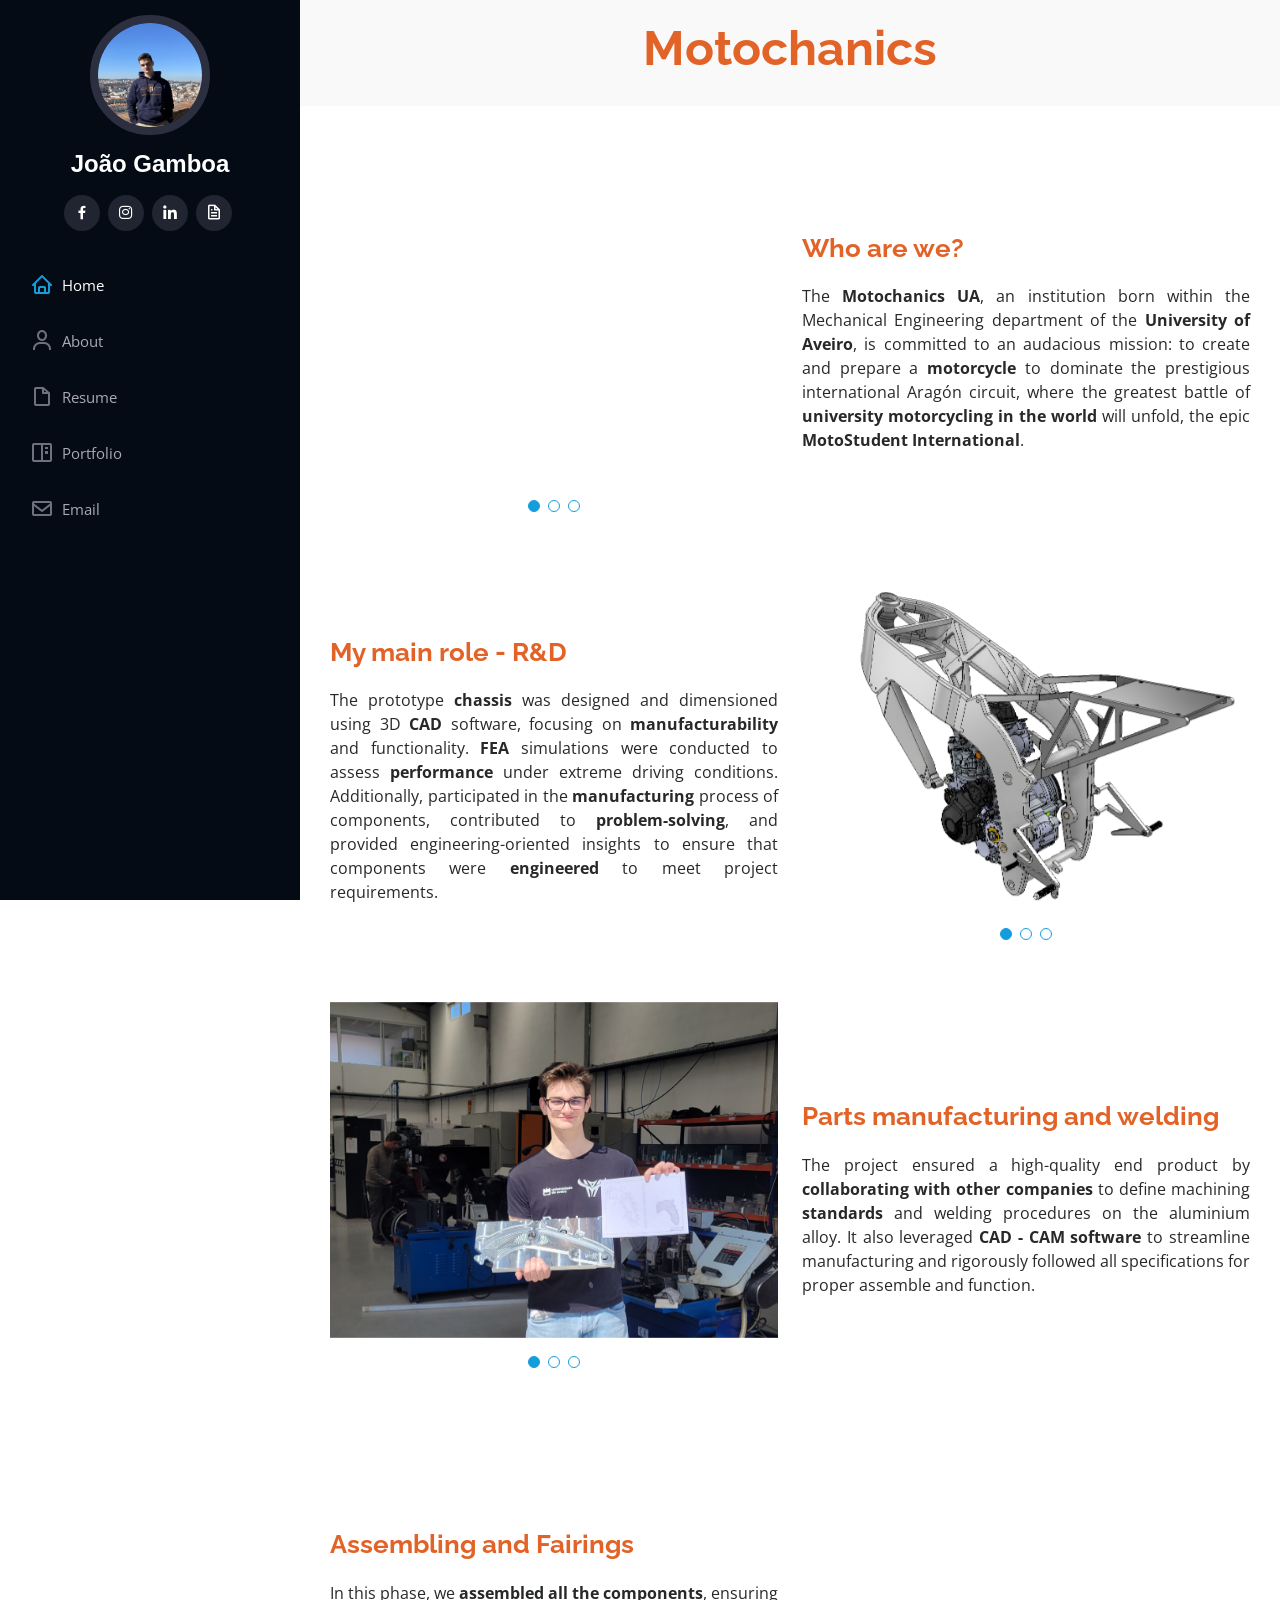
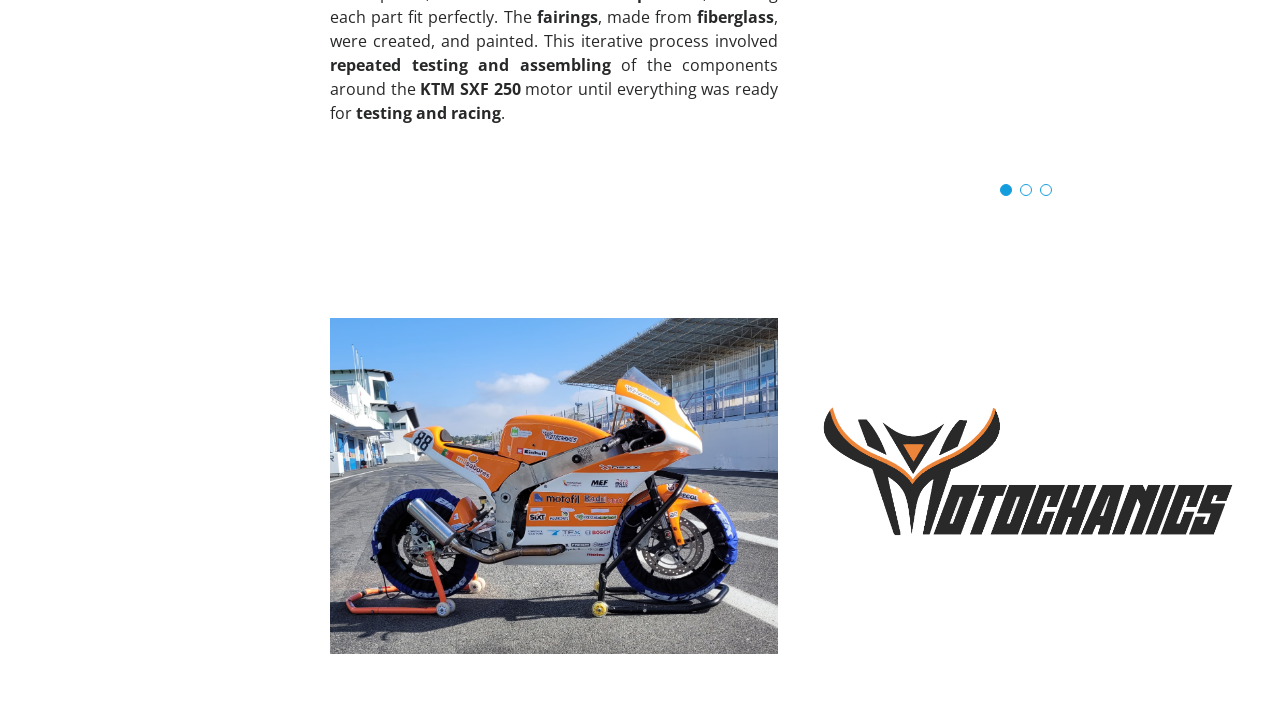
==== commit 57c5dc4a: "<p style="text-align: justify;">" ====
--- a/1Motochanics.html
+++ b/1Motochanics.html
@@ -104,7 +104,7 @@
           <div class="col-lg-6 d-flex align-items-center">
             <div class="portfolio-description">
               <h2 style="color: #e26328;">Who are we?</h2>
-              <p>
+              <p style="text-align: justify;">
                 The <strong>Motochanics UA</strong>, an institution born within the Mechanical Engineering department of the <strong>University of Aveiro</strong>, 
                 is committed to an audacious mission</strong>: to create and prepare a <strong>motorcycle</strong> to dominate the prestigious international Aragón circuit, 
                 where the greatest battle of <strong>university motorcycling in the world</strong> will unfold, the epic <strong>MotoStudent International</strong>.
@@ -117,7 +117,7 @@
           <div class="col-lg-6 d-flex align-items-center">
             <div class="portfolio-description">
               <h2 style="color: #e26328;">My main role - R&D</h2>
-              <p>
+              <p style="text-align: justify;">
                 The prototype <strong>chassis</strong> was designed and dimensioned using 3D <strong>CAD</strong> software, focusing on <strong>manufacturability</strong> and functionality. 
                 <strong>FEA </strong>simulations were conducted to assess <strong>performance</strong> under extreme driving conditions. Additionally, participated in the <strong>manufacturing </strong>
                 process of components, contributed to <strong>problem-solving</strong>, and provided engineering-oriented insights to ensure that components were <strong>engineered</strong> to meet project requirements.
@@ -163,7 +163,7 @@
           <div class="col-lg-6 d-flex align-items-center">
             <div class="portfolio-description">
               <h2 style="color: #e26328;">Parts manufacturing and welding</h2>
-              <p>
+              <p style="text-align: justify;">
                 The project ensured a high-quality end product by <strong>collaborating with other companies</strong> to define machining <strong>standards</strong> and welding procedures on the aluminium alloy. 
                 It also leveraged <strong>CAD - CAM software</strong> to streamline manufacturing and rigorously followed all specifications for proper assemble and function.</p>
             </div>
@@ -173,7 +173,7 @@
           <div class="col-lg-6 d-flex align-items-center">
             <div class="portfolio-description">
               <h2 style="color: #e26328;">Assembling and Fairings</h2>
-              <p>
+              <p style="text-align: justify;">
                 In this phase, we <strong>assembled all the components</strong>, ensuring each part fit perfectly. The <strong>fairings</strong>, made from <strong>fiberglass</strong>, were created, and painted. This iterative process involved <strong>repeated testing and assembling</strong> of the components around the <strong>KTM SXF 250</strong> motor until everything was ready for <strong>testing and racing</strong>.
 </p>
             </div>
